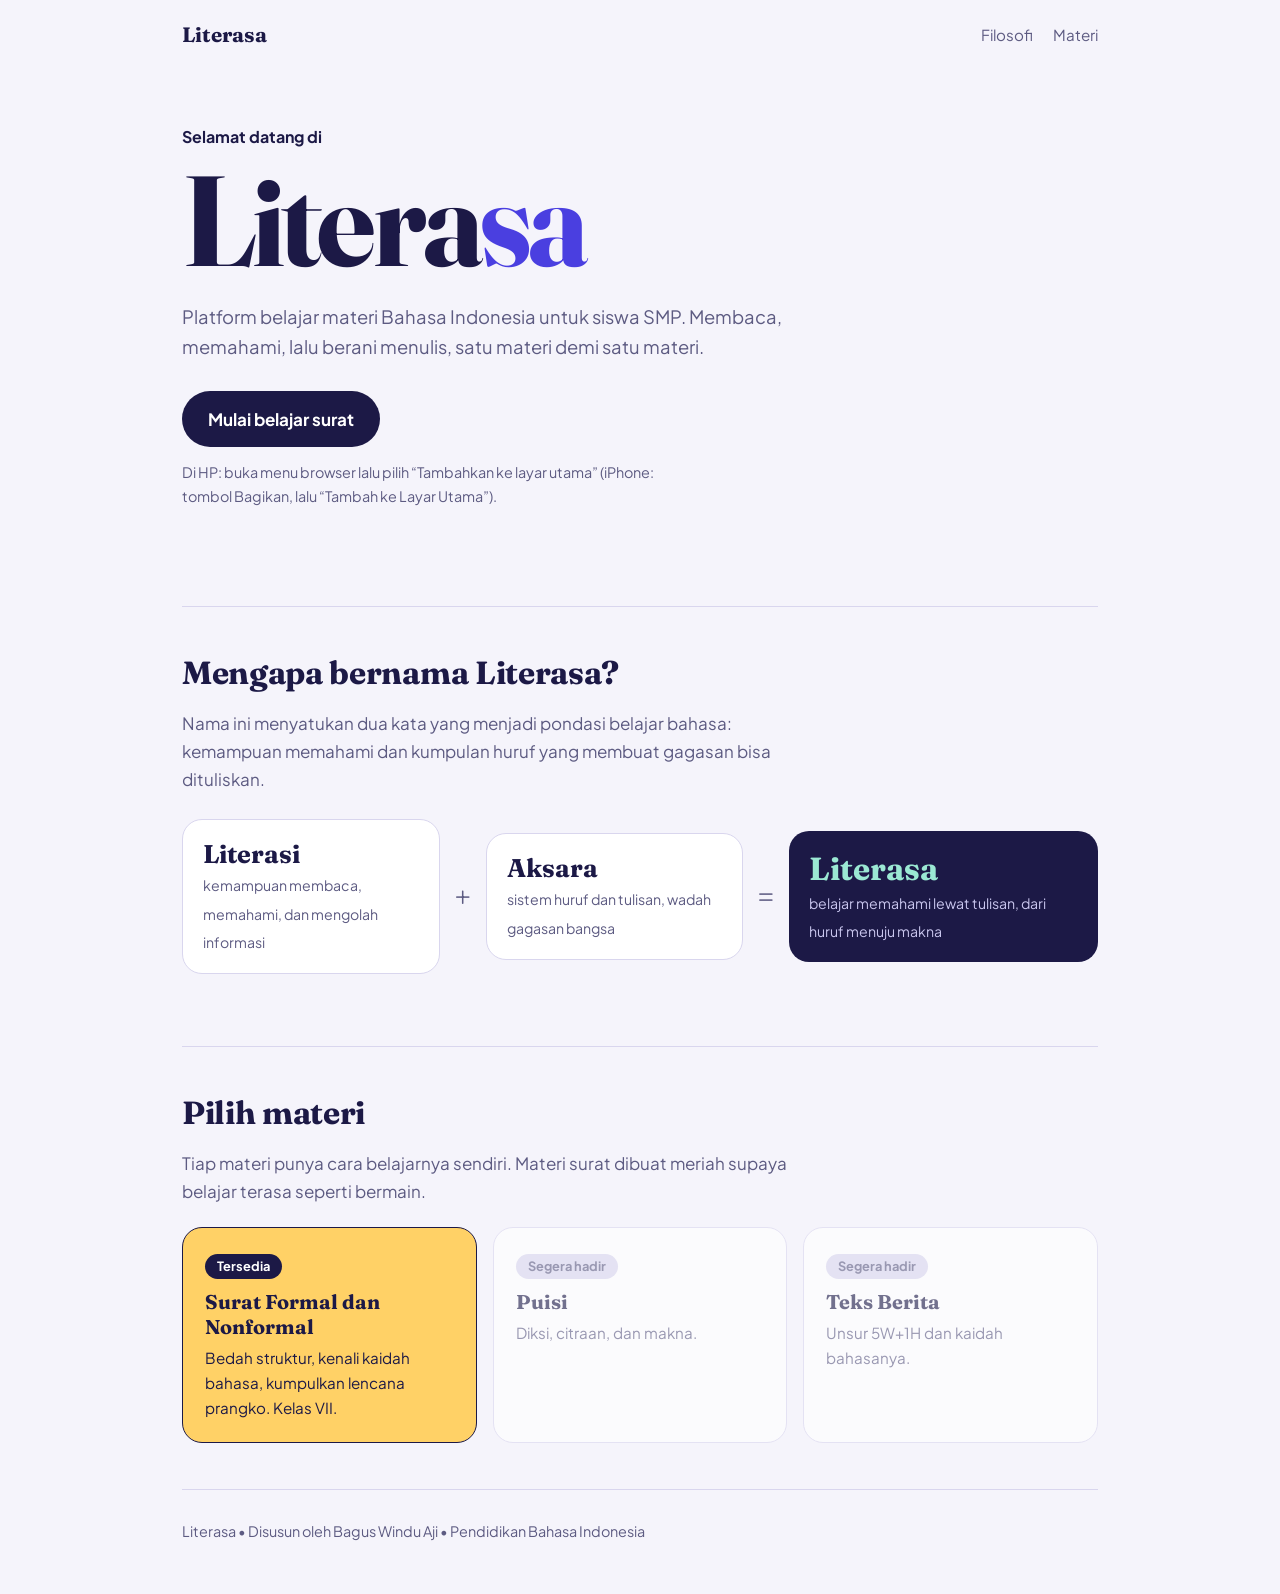
==== index.html @ e8b3bb99 "Add files via upload" ====
<!DOCTYPE html>
<html lang="id"><head><meta charset="utf-8">
<meta name="viewport" content="width=device-width, initial-scale=1">
<link rel="manifest" href="manifest.json"><meta name="theme-color" content="#4a3fe0"><link rel="apple-touch-icon" href="icon-192.png"><meta name="mobile-web-app-capable" content="yes"><meta name="apple-mobile-web-app-capable" content="yes">
<title>Literasa | Belajar Bahasa Indonesia</title>
<link rel="preconnect" href="https://fonts.googleapis.com"><link href="https://fonts.googleapis.com/css2?family=Fraunces:opsz,wght@9..144,500;9..144,700&family=Plus+Jakarta+Sans:wght@400;500;700&display=swap" rel="stylesheet">
<style>
:root{--ink:#1c1946;--paper:#f5f4fb;--ind:#4a3fe0;--mint:#9be8d3;--sun:#ffd166;--mut:#5d5b82;--line:#d9d6ee}
*{box-sizing:border-box}html{scroll-behavior:smooth}
body{margin:0;background:var(--paper);color:var(--ink);font:17px/1.65 "Plus Jakarta Sans",system-ui,sans-serif}
.w{max-width:960px;margin:0 auto;padding:0 22px}
nav{display:flex;justify-content:space-between;align-items:center;padding:20px 0}
.logo{font:700 1.3rem Fraunces,Georgia,serif;color:var(--ink);text-decoration:none}
nav a:not(.logo){color:var(--mut);text-decoration:none;font-size:.95rem;margin-left:20px}
.hero{padding:56px 0 70px}
.hero h1{font:700 clamp(3.6rem,13vw,8rem)/.95 Fraunces,Georgia,serif;margin:0 0 20px;letter-spacing:-.03em;animation:rise .8s both}
.hero h1 i{font-style:normal;color:var(--ind)}
.hero p{max-width:34em;font-size:1.15rem;color:var(--mut);margin:0 0 28px}
.hi{font-weight:700;margin:0 0 10px!important;color:var(--ink)!important;font-size:1rem!important}
.cta{display:inline-block;background:var(--ink);color:#fff;text-decoration:none;padding:14px 26px;border-radius:40px;font-weight:700}
.cta:hover{background:var(--ind)}
.eq{display:grid;grid-template-columns:1fr auto 1fr auto 1.2fr;gap:14px;align-items:center;margin:26px 0}
.t{border:1.5px solid var(--line);background:#fff;border-radius:20px;padding:18px 20px}
.t b{display:block;font:700 1.6rem Fraunces,Georgia,serif}.t small{color:var(--mut)}
.op{font:500 2rem Fraunces,serif;color:var(--mut);text-align:center}
.t.r{background:var(--ink);color:#fff;border:0}.t.r small{color:#c9c6ee}.t.r b{color:var(--mint);font-size:2rem}
h2{font:700 2rem Fraunces,Georgia,serif;margin:0 0 8px;letter-spacing:-.01em}
section{padding:46px 0;border-top:1.5px solid var(--line)}
.lead{color:var(--mut);max-width:38em}
.g{display:grid;grid-template-columns:repeat(auto-fit,minmax(230px,1fr));gap:16px;margin-top:22px}
.m{border:1.5px solid var(--line);background:#fff;border-radius:20px;padding:22px;text-decoration:none;color:inherit;display:block;transition:transform .2s,border-color .2s}
.m h3{font:700 1.25rem Fraunces,Georgia,serif;margin:0 0 6px}.m p{margin:0;color:var(--mut);font-size:.95rem}
.on{border-color:var(--ink);background:var(--sun)}.on:hover{transform:translateY(-4px)}
.on p{color:var(--ink)}.off{opacity:.6}
.tag{display:inline-block;font-size:.8rem;font-weight:700;background:var(--ink);color:#fff;border-radius:20px;padding:2px 12px;margin-bottom:10px}
.off .tag{background:var(--line);color:var(--mut)}
footer{padding:30px 0 50px;color:var(--mut);font-size:.9rem;border-top:1.5px solid var(--line)}
a:focus-visible{outline:3px solid var(--ind);outline-offset:3px}
@keyframes rise{from{opacity:0;transform:translateY(18px)}}
@media(max-width:640px){.eq{grid-template-columns:1fr}.op{transform:rotate(90deg)}}
@media(prefers-reduced-motion:reduce){*{animation:none!important;transition:none!important}}
</style></head><body>
<div class="w">
<nav><a class="logo" href="#">Literasa</a><div><a href="#filosofi">Filosofi</a><a href="#materi">Materi</a></div></nav>
<div class="hero">
<p class="hi">Selamat datang di</p>
<h1>Litera<i>sa</i></h1>
<p>Platform belajar materi Bahasa Indonesia untuk siswa SMP. Membaca, memahami, lalu berani menulis, satu materi demi satu materi.</p>
<a class="cta" href="surat.html">Mulai belajar surat</a> <button id="ins" class="cta" style="display:none;background:var(--sun);color:var(--ink);border:0;cursor:pointer;font:inherit;font-weight:700">Pasang aplikasi</button><p id="ios" style="font-size:.9rem;margin-top:14px">Di HP: buka menu browser lalu pilih “Tambahkan ke layar utama” (iPhone: tombol Bagikan, lalu “Tambah ke Layar Utama”).</p>
</div>
<section id="filosofi">
<h2>Mengapa bernama Literasa?</h2>
<p class="lead">Nama ini menyatukan dua kata yang menjadi pondasi belajar bahasa: kemampuan memahami dan kumpulan huruf yang membuat gagasan bisa dituliskan.</p>
<div class="eq" role="img" aria-label="Literasi ditambah aksara menjadi Literasa">
<div class="t"><b>Literasi</b><small>kemampuan membaca, memahami, dan mengolah informasi</small></div>
<div class="op">+</div>
<div class="t"><b>Aksara</b><small>sistem huruf dan tulisan, wadah gagasan bangsa</small></div>
<div class="op">=</div>
<div class="t r"><b>Literasa</b><small>belajar memahami lewat tulisan, dari huruf menuju makna</small></div>
</div>
</section>
<section id="materi">
<h2>Pilih materi</h2>
<p class="lead">Tiap materi punya cara belajarnya sendiri. Materi surat dibuat meriah supaya belajar terasa seperti bermain.</p>
<div class="g">
<a class="m on" href="surat.html"><span class="tag">Tersedia</span><h3>Surat Formal dan Nonformal</h3><p>Bedah struktur, kenali kaidah bahasa, kumpulkan lencana prangko. Kelas VII.</p></a>
<div class="m off"><span class="tag">Segera hadir</span><h3>Puisi</h3><p>Diksi, citraan, dan makna.</p></div>
<div class="m off"><span class="tag">Segera hadir</span><h3>Teks Berita</h3><p>Unsur 5W+1H dan kaidah bahasanya.</p></div>
</div>
</section>
<footer>Literasa • Disusun oleh Bagus Windu Aji • Pendidikan Bahasa Indonesia</footer>
</div><script>if('serviceWorker' in navigator)addEventListener('load',()=>navigator.serviceWorker.register('sw.js').catch(()=>{}))</script>
<script>let dp;addEventListener('beforeinstallprompt',e=>{e.preventDefault();dp=e;ins.style.display='inline-block'});ins.onclick=()=>dp&&dp.prompt()</script>
</body></html>
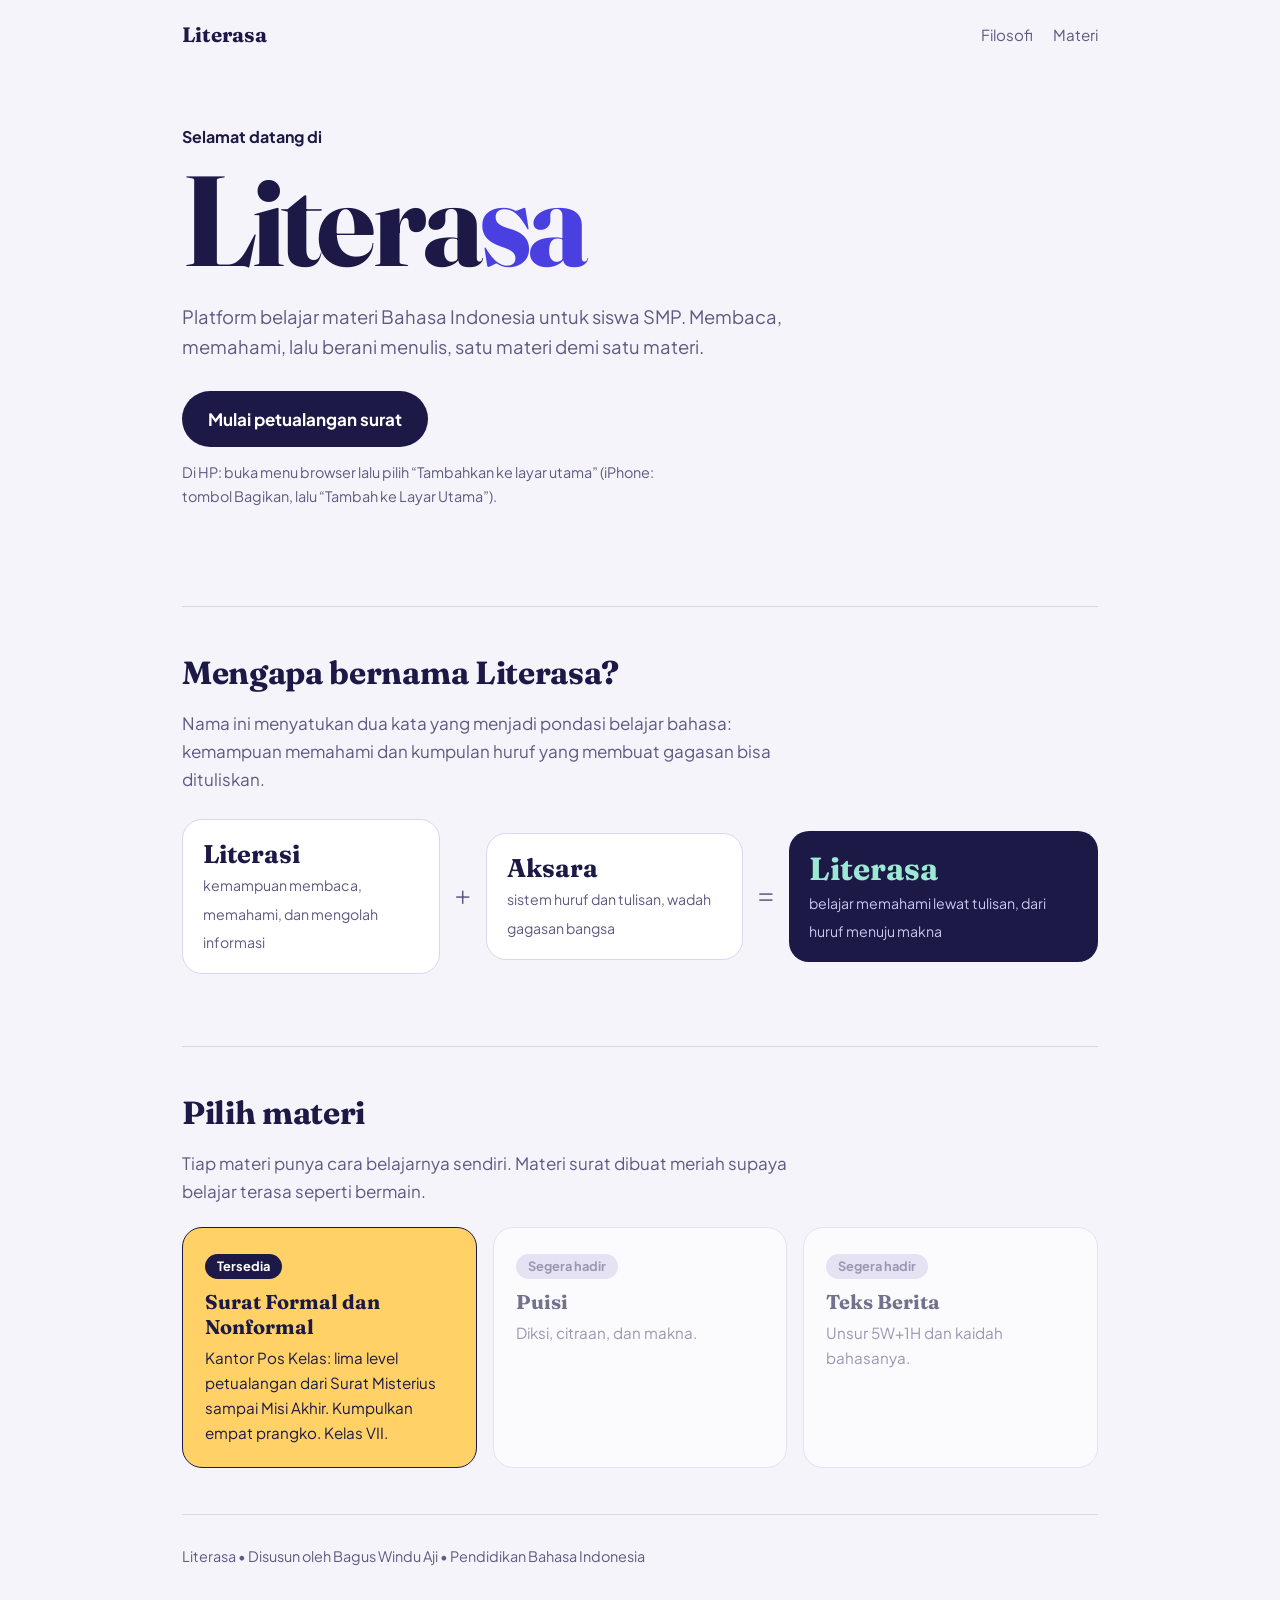
==== commit a71ca48c: "Add files via upload" ====
--- a/index.html
+++ b/index.html
@@ -46,7 +46,7 @@
 <p class="hi">Selamat datang di</p>
 <h1>Litera<i>sa</i></h1>
 <p>Platform belajar materi Bahasa Indonesia untuk siswa SMP. Membaca, memahami, lalu berani menulis, satu materi demi satu materi.</p>
-<a class="cta" href="surat.html">Mulai belajar surat</a> <button id="ins" class="cta" style="display:none;background:var(--sun);color:var(--ink);border:0;cursor:pointer;font:inherit;font-weight:700">Pasang aplikasi</button><p id="ios" style="font-size:.9rem;margin-top:14px">Di HP: buka menu browser lalu pilih “Tambahkan ke layar utama” (iPhone: tombol Bagikan, lalu “Tambah ke Layar Utama”).</p>
+<a class="cta" href="surat.html">Mulai petualangan surat</a> <button id="ins" class="cta" style="display:none;background:var(--sun);color:var(--ink);border:0;cursor:pointer;font:inherit;font-weight:700">Pasang aplikasi</button><p id="ios" style="font-size:.9rem;margin-top:14px">Di HP: buka menu browser lalu pilih “Tambahkan ke layar utama” (iPhone: tombol Bagikan, lalu “Tambah ke Layar Utama”).</p>
 </div>
 <section id="filosofi">
 <h2>Mengapa bernama Literasa?</h2>
@@ -63,7 +63,7 @@
 <h2>Pilih materi</h2>
 <p class="lead">Tiap materi punya cara belajarnya sendiri. Materi surat dibuat meriah supaya belajar terasa seperti bermain.</p>
 <div class="g">
-<a class="m on" href="surat.html"><span class="tag">Tersedia</span><h3>Surat Formal dan Nonformal</h3><p>Bedah struktur, kenali kaidah bahasa, kumpulkan lencana prangko. Kelas VII.</p></a>
+<a class="m on" href="surat.html"><span class="tag">Tersedia</span><h3>Surat Formal dan Nonformal</h3><p>Kantor Pos Kelas: lima level petualangan dari Surat Misterius sampai Misi Akhir. Kumpulkan empat prangko. Kelas VII.</p></a>
 <div class="m off"><span class="tag">Segera hadir</span><h3>Puisi</h3><p>Diksi, citraan, dan makna.</p></div>
 <div class="m off"><span class="tag">Segera hadir</span><h3>Teks Berita</h3><p>Unsur 5W+1H dan kaidah bahasanya.</p></div>
 </div>
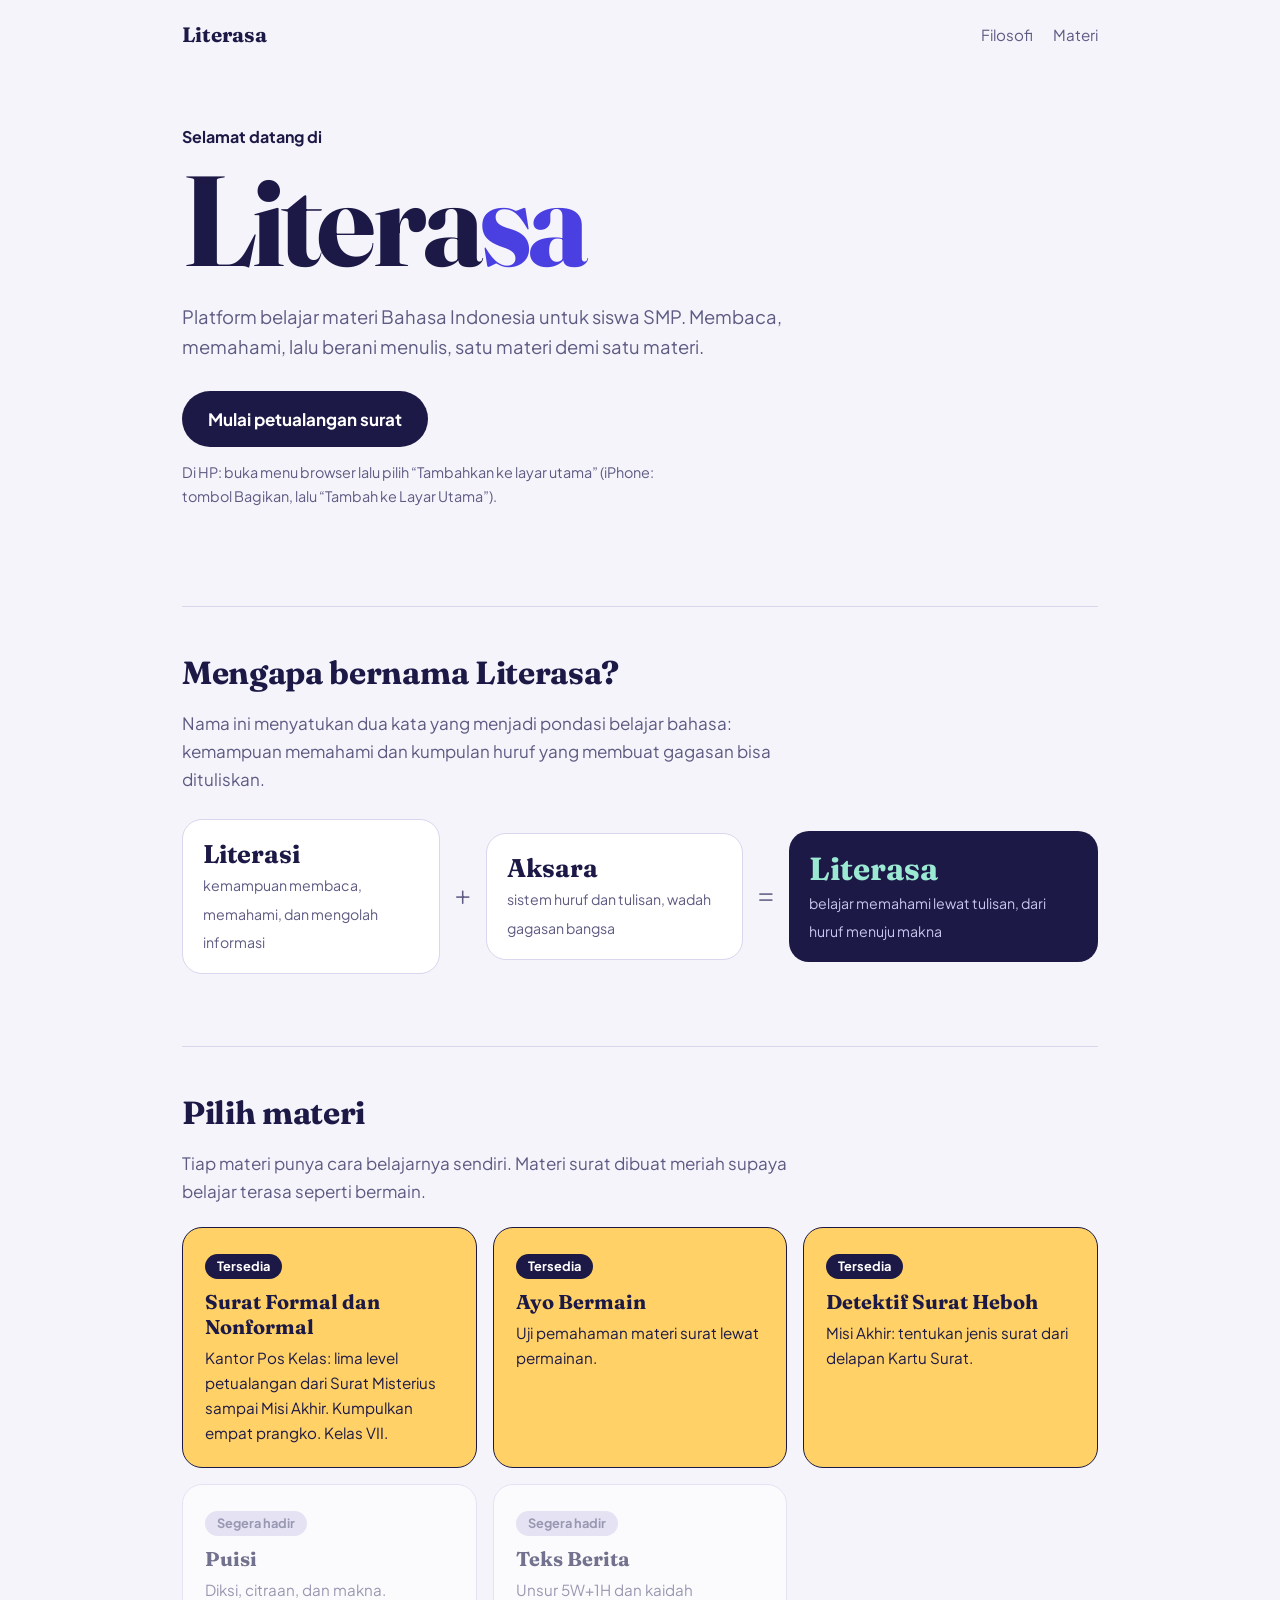
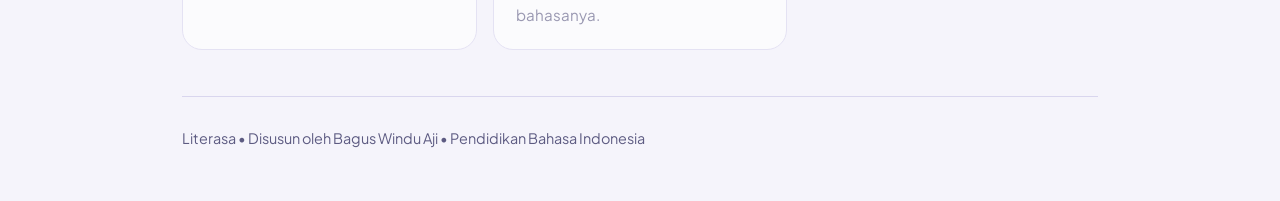
==== commit 611224a5: "Add files via upload" ====
--- a/index.html
+++ b/index.html
@@ -64,6 +64,8 @@
 <p class="lead">Tiap materi punya cara belajarnya sendiri. Materi surat dibuat meriah supaya belajar terasa seperti bermain.</p>
 <div class="g">
 <a class="m on" href="surat.html"><span class="tag">Tersedia</span><h3>Surat Formal dan Nonformal</h3><p>Kantor Pos Kelas: lima level petualangan dari Surat Misterius sampai Misi Akhir. Kumpulkan empat prangko. Kelas VII.</p></a>
+<a class="m on" href="https://bagusajiahja.github.io/MATERIBELAJARSURAT/" target="_blank" rel="noopener"><span class="tag">Tersedia</span><h3>Ayo Bermain</h3><p>Uji pemahaman materi surat lewat permainan.</p></a>
+<a class="m on" href="https://bagusajiahja.github.io/AsesmenSurat/" target="_blank" rel="noopener"><span class="tag">Tersedia</span><h3>Detektif Surat Heboh</h3><p>Misi Akhir: tentukan jenis surat dari delapan Kartu Surat.</p></a>
 <div class="m off"><span class="tag">Segera hadir</span><h3>Puisi</h3><p>Diksi, citraan, dan makna.</p></div>
 <div class="m off"><span class="tag">Segera hadir</span><h3>Teks Berita</h3><p>Unsur 5W+1H dan kaidah bahasanya.</p></div>
 </div>
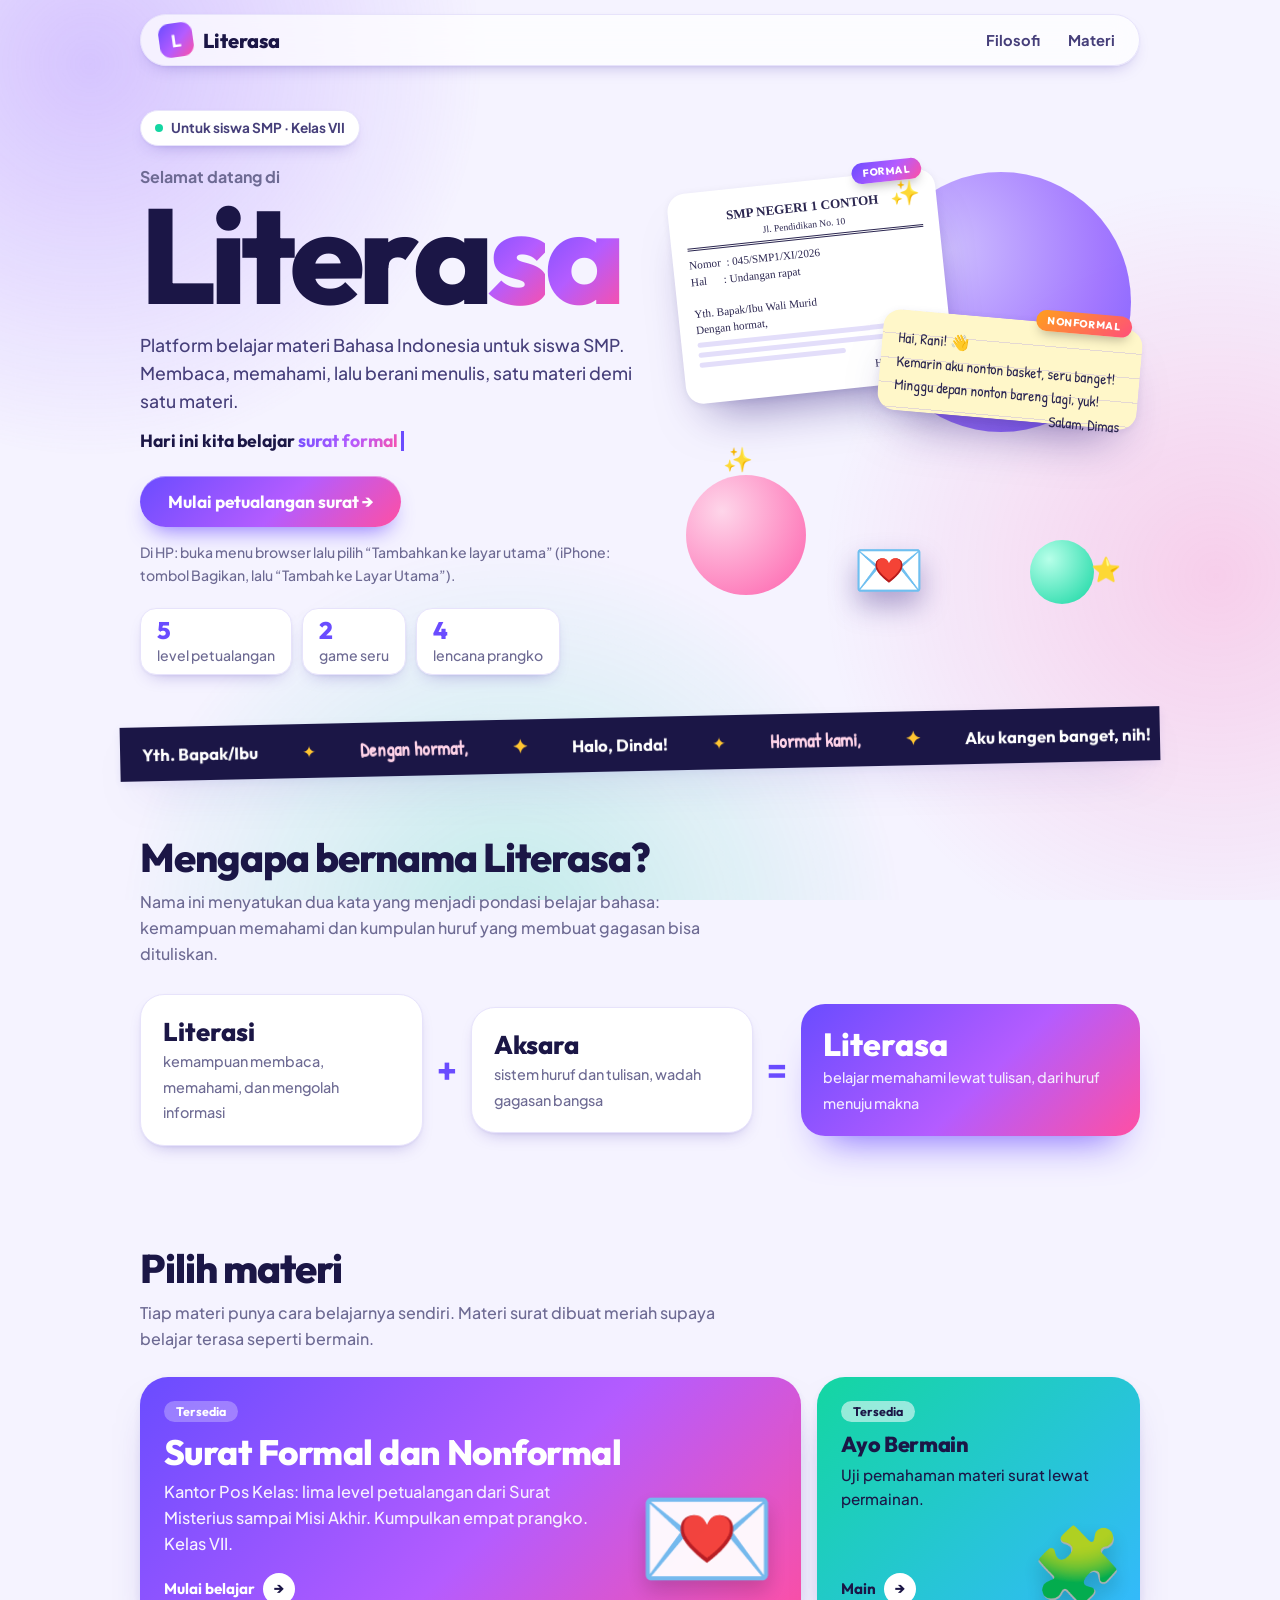
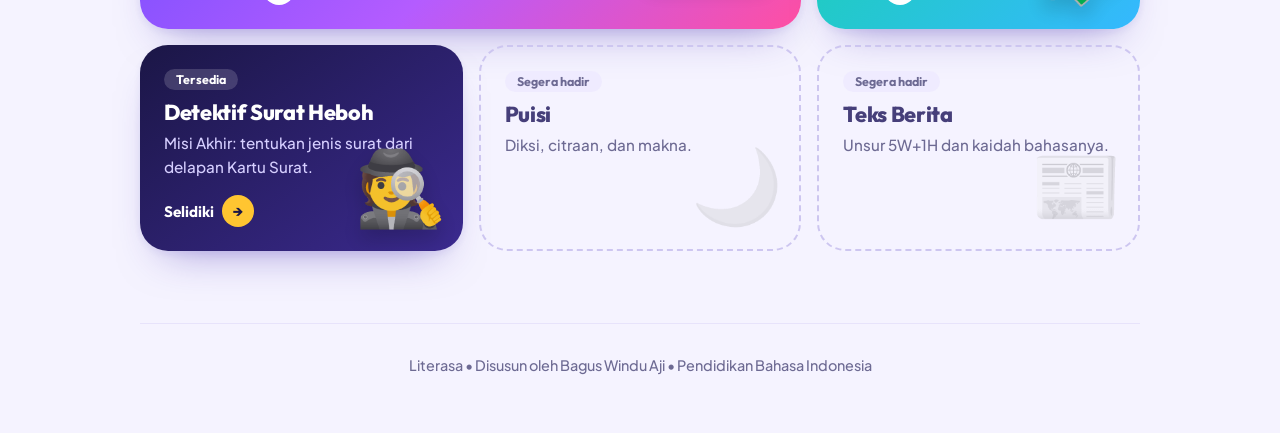
==== commit f3e6dfa0: "Add files via upload" ====
--- a/index.html
+++ b/index.html
@@ -1,53 +1,168 @@
 <!DOCTYPE html>
 <html lang="id"><head><meta charset="utf-8">
 <meta name="viewport" content="width=device-width, initial-scale=1">
-<link rel="manifest" href="manifest.json"><meta name="theme-color" content="#4a3fe0"><link rel="apple-touch-icon" href="icon-192.png"><meta name="mobile-web-app-capable" content="yes"><meta name="apple-mobile-web-app-capable" content="yes">
+<link rel="manifest" href="manifest.json"><meta name="theme-color" content="#6a4cff"><link rel="apple-touch-icon" href="icon-192.png"><meta name="mobile-web-app-capable" content="yes"><meta name="apple-mobile-web-app-capable" content="yes">
 <title>Literasa | Belajar Bahasa Indonesia</title>
-<link rel="preconnect" href="https://fonts.googleapis.com"><link href="https://fonts.googleapis.com/css2?family=Fraunces:opsz,wght@9..144,500;9..144,700&family=Plus+Jakarta+Sans:wght@400;500;700&display=swap" rel="stylesheet">
+<link rel="preconnect" href="https://fonts.googleapis.com"><link href="https://fonts.googleapis.com/css2?family=Outfit:wght@500;700;800&family=Patrick+Hand&family=Plus+Jakarta+Sans:wght@400;500;700&display=swap" rel="stylesheet">
+<link rel="stylesheet" href="literasa.css">
 <style>
-:root{--ink:#1c1946;--paper:#f5f4fb;--ind:#4a3fe0;--mint:#9be8d3;--sun:#ffd166;--mut:#5d5b82;--line:#d9d6ee}
-*{box-sizing:border-box}html{scroll-behavior:smooth}
-body{margin:0;background:var(--paper);color:var(--ink);font:17px/1.65 "Plus Jakarta Sans",system-ui,sans-serif}
-.w{max-width:960px;margin:0 auto;padding:0 22px}
-nav{display:flex;justify-content:space-between;align-items:center;padding:20px 0}
-.logo{font:700 1.3rem Fraunces,Georgia,serif;color:var(--ink);text-decoration:none}
-nav a:not(.logo){color:var(--mut);text-decoration:none;font-size:.95rem;margin-left:20px}
-.hero{padding:56px 0 70px}
-.hero h1{font:700 clamp(3.6rem,13vw,8rem)/.95 Fraunces,Georgia,serif;margin:0 0 20px;letter-spacing:-.03em;animation:rise .8s both}
-.hero h1 i{font-style:normal;color:var(--ind)}
-.hero p{max-width:34em;font-size:1.15rem;color:var(--mut);margin:0 0 28px}
-.hi{font-weight:700;margin:0 0 10px!important;color:var(--ink)!important;font-size:1rem!important}
-.cta{display:inline-block;background:var(--ink);color:#fff;text-decoration:none;padding:14px 26px;border-radius:40px;font-weight:700}
-.cta:hover{background:var(--ind)}
-.eq{display:grid;grid-template-columns:1fr auto 1fr auto 1.2fr;gap:14px;align-items:center;margin:26px 0}
-.t{border:1.5px solid var(--line);background:#fff;border-radius:20px;padding:18px 20px}
-.t b{display:block;font:700 1.6rem Fraunces,Georgia,serif}.t small{color:var(--mut)}
-.op{font:500 2rem Fraunces,serif;color:var(--mut);text-align:center}
-.t.r{background:var(--ink);color:#fff;border:0}.t.r small{color:#c9c6ee}.t.r b{color:var(--mint);font-size:2rem}
-h2{font:700 2rem Fraunces,Georgia,serif;margin:0 0 8px;letter-spacing:-.01em}
-section{padding:46px 0;border-top:1.5px solid var(--line)}
-.lead{color:var(--mut);max-width:38em}
-.g{display:grid;grid-template-columns:repeat(auto-fit,minmax(230px,1fr));gap:16px;margin-top:22px}
-.m{border:1.5px solid var(--line);background:#fff;border-radius:20px;padding:22px;text-decoration:none;color:inherit;display:block;transition:transform .2s,border-color .2s}
-.m h3{font:700 1.25rem Fraunces,Georgia,serif;margin:0 0 6px}.m p{margin:0;color:var(--mut);font-size:.95rem}
-.on{border-color:var(--ink);background:var(--sun)}.on:hover{transform:translateY(-4px)}
-.on p{color:var(--ink)}.off{opacity:.6}
-.tag{display:inline-block;font-size:.8rem;font-weight:700;background:var(--ink);color:#fff;border-radius:20px;padding:2px 12px;margin-bottom:10px}
-.off .tag{background:var(--line);color:var(--mut)}
-footer{padding:30px 0 50px;color:var(--mut);font-size:.9rem;border-top:1.5px solid var(--line)}
-a:focus-visible{outline:3px solid var(--ind);outline-offset:3px}
-@keyframes rise{from{opacity:0;transform:translateY(18px)}}
-@media(max-width:640px){.eq{grid-template-columns:1fr}.op{transform:rotate(90deg)}}
-@media(prefers-reduced-motion:reduce){*{animation:none!important;transition:none!important}}
+.w{max-width:1040px;margin:0 auto;padding:0 20px}
+a{color:inherit}
+
+/* ---- navigasi ---- */
+nav{position:sticky;top:12px;z-index:30;display:flex;justify-content:space-between;align-items:center;margin:14px 0 0;padding:8px 10px 8px 18px;
+  background:rgba(255,255,255,.72);backdrop-filter:blur(14px);-webkit-backdrop-filter:blur(14px);border:1px solid var(--line);border-radius:999px;box-shadow:var(--sh-s)}
+.logo{display:flex;align-items:center;gap:10px;font:800 1.25rem var(--f-h);text-decoration:none}
+.logo b{display:grid;place-items:center;width:34px;height:34px;border-radius:11px;background:var(--g1);color:#fff;font-size:1.1rem;transform:rotate(-8deg);transition:transform .4s var(--spring)}
+.logo:hover b{transform:rotate(8deg) scale(1.1)}
+nav .lk a{color:var(--ink2);text-decoration:none;font-weight:700;font-size:.92rem;padding:8px 14px;border-radius:999px;transition:background .2s,color .2s}
+nav .lk a:hover{background:var(--tint);color:var(--v)}
+
+/* ---- hero ---- */
+.hero{display:grid;grid-template-columns:1.05fr .95fr;gap:24px;align-items:center;padding:44px 0 36px}
+.pill{display:inline-flex;align-items:center;gap:8px;background:#fff;border:1px solid var(--line);border-radius:999px;padding:6px 14px;font-weight:700;font-size:.85rem;color:var(--ink2);box-shadow:var(--sh-s);animation:inn .6s both}
+.pill i{width:8px;height:8px;border-radius:50%;background:var(--mint);box-shadow:0 0 0 0 rgba(20,214,162,.6);animation:ping 1.8s infinite}
+@keyframes ping{70%{box-shadow:0 0 0 9px rgba(20,214,162,0)}100%{box-shadow:0 0 0 0 rgba(20,214,162,0)}}
+.hi{margin:18px 0 0;font-weight:700;color:var(--mut);animation:inn .6s .08s both}
+h1.wm{font:800 clamp(4rem,14vw,8.4rem)/.92 var(--f-h);margin:4px 0 14px;letter-spacing:-.045em;animation:inn .8s .14s both}
+h1.wm span{display:inline-block;animation:letter 3.2s ease-in-out infinite}
+h1.wm span:nth-child(odd){animation-delay:-1.6s}
+@keyframes letter{50%{transform:translateY(-6px) rotate(-1.5deg)}}
+h1.wm .g{background:var(--g1);-webkit-background-clip:text;background-clip:text;color:transparent}
+.lead2{max-width:30em;font-size:1.1rem;color:var(--ink2);margin:0 0 14px;animation:inn .7s .22s both}
+.type{font:700 1.1rem var(--f-h);margin:0 0 24px;color:var(--ink);animation:inn .7s .3s both}
+.type b{background:var(--g1);-webkit-background-clip:text;background-clip:text;color:transparent}
+.caret{display:inline-block;width:3px;height:1.15em;background:var(--v);vertical-align:-.2em;margin-left:3px;animation:blink 1s steps(1) infinite}
+@keyframes blink{50%{opacity:0}}
+.cta-row{display:flex;gap:12px;flex-wrap:wrap;align-items:center;animation:inn .7s .38s both}
+.cta{font-size:1.08rem;padding:15px 28px}
+.cta span{display:inline-block;transition:transform .3s var(--spring)}.cta:hover span{transform:translateX(5px)}
+#ins{background:#fff;color:var(--v);box-shadow:var(--sh-s);border:1px solid var(--line)}
+#ios{font-size:.88rem;color:var(--mut);margin:14px 0 0;max-width:34em;animation:inn .7s .44s both}
+.stats{list-style:none;display:flex;gap:10px;flex-wrap:wrap;padding:0;margin:22px 0 0;animation:inn .7s .5s both}
+.stats li{background:#fff;border:1px solid var(--line);border-radius:16px;padding:8px 16px;font-size:.88rem;color:var(--mut);box-shadow:var(--sh-s)}
+.stats b{display:block;font:800 1.5rem/1.1 var(--f-h);color:var(--v)}
+
+/* ---- panggung surat melayang ---- */
+.stage{position:relative;height:460px}
+.stage [data-depth]{position:absolute;transition:transform .25s ease-out}
+.orb{border-radius:50%;filter:none}
+.o1{width:260px;height:260px;right:2%;top:2%;background:radial-gradient(circle at 30% 30%,#c9b8ff,#9a6bff 60%,#6a4cff);opacity:.9}
+.o2{width:120px;height:120px;left:2%;bottom:6%;background:radial-gradient(circle at 30% 30%,#ffd3e8,#ff4fa3);opacity:.9}
+.o3{width:64px;height:64px;right:10%;bottom:4%;background:radial-gradient(circle at 30% 30%,#b7ffe9,#14d6a2)}
+.ltr{width:58%}
+.ltr .in{background:#fff;border-radius:18px;padding:16px 16px 14px;box-shadow:0 30px 50px -26px rgba(40,20,120,.6),0 2px 8px rgba(40,20,120,.08);font-size:.7rem;line-height:1.45;color:#2b2650}
+.lt1{left:0;top:4%}.lt1 .in{transform:rotate(-6deg);animation:sw1 6s ease-in-out infinite alternate}
+.lt2{right:0;top:34%;width:56%}.lt2 .in{transform:rotate(5deg);animation:sw2 7s ease-in-out infinite alternate;background:#fff7c9 repeating-linear-gradient(transparent 0 1.55em,rgba(106,76,255,.18) 1.55em calc(1.55em + 1px));font-family:"Patrick Hand","Comic Sans MS",cursive;font-size:.95rem;line-height:1.55em}
+@keyframes sw1{to{transform:rotate(-3deg) translateY(-14px)}}
+@keyframes sw2{to{transform:rotate(2deg) translateY(-18px)}}
+.kopm{text-align:center;border-bottom:3px double #2b2650;padding-bottom:4px;margin-bottom:6px;font-family:"Times New Roman",serif}
+.kopm b{display:block;font-size:.82rem}.kopm small{font-size:.6rem}
+.lt1 .in{font-family:"Times New Roman",serif}
+.lt1 .ln{display:block;height:5px;border-radius:3px;background:#e3defa;margin:5px 0}.lt1 .ln.s{width:62%}
+.bdg{position:absolute;top:-12px;right:12px;font:800 .64rem var(--f-h);letter-spacing:.06em;color:#fff;border-radius:999px;padding:4px 11px;box-shadow:0 6px 12px -4px rgba(0,0,0,.3)}
+.bdg.f{background:var(--g1)}.bdg.n{background:linear-gradient(135deg,#ff9f1c,#ff4f7a)}
+.env{left:38%;bottom:2%;font-size:3.6rem;filter:drop-shadow(0 14px 14px rgba(40,20,120,.35))}
+.env span{display:inline-block;animation:bob 2.6s ease-in-out infinite}
+.spk{position:absolute;font-size:1.5rem;animation:tw 2.4s ease-in-out infinite}
+@keyframes tw{50%{transform:scale(1.4) rotate(20deg);opacity:.6}}
+.s1{left:46%;top:2%}.s2{right:4%;top:84%;animation-delay:-.8s}.s3{left:10%;top:60%;animation-delay:-1.5s}
+
+/* ---- pita kata ---- */
+.mq{overflow:hidden;margin:6px -20px 0;padding:14px 0;background:var(--ink);color:#fff;transform:rotate(-1.2deg);box-shadow:var(--sh)}
+.mq div{display:flex;width:max-content;animation:mq 34s linear infinite}
+.mq:hover div{animation-play-state:paused}
+.mq span{font:700 1.05rem var(--f-h);padding:0 22px;white-space:nowrap;display:flex;align-items:center;gap:44px}
+.mq span:after{content:"✦";color:var(--sun)}
+.mq span:nth-child(even){color:#ffd3e8;font-family:"Patrick Hand","Comic Sans MS",cursive;font-size:1.2rem}
+@keyframes mq{to{transform:translateX(-50%)}}
+
+/* ---- bagian ---- */
+section{padding:64px 0 8px}
+h2{font:800 clamp(1.8rem,5vw,2.5rem)/1.1 var(--f-h);margin:0 0 10px;letter-spacing:-.025em}
+.lead{color:var(--mut);max-width:38em;margin:0}
+.eq{display:grid;grid-template-columns:1fr auto 1fr auto 1.2fr;gap:14px;align-items:center;margin:28px 0}
+.t{border:1px solid var(--line);background:#fff;border-radius:24px;padding:20px 22px;box-shadow:var(--sh-s)}
+.t b{display:block;font:800 1.6rem var(--f-h)}.t small{color:var(--mut);font-size:.9rem}
+.op{font:700 2.2rem var(--f-h);color:var(--v);text-align:center;animation:bob 2.4s ease-in-out infinite}
+.op:nth-of-type(2){animation-delay:-1.2s}
+.t.r{background:var(--g1);color:#fff;border:0;box-shadow:0 26px 40px -24px rgba(106,76,255,.9)}
+.t.r small{color:#f3ecff}.t.r b{font-size:2rem}
+
+/* ---- kartu materi (bento) ---- */
+.bento{display:grid;grid-template-columns:repeat(6,1fr);gap:16px;margin-top:26px}
+.m{position:relative;overflow:hidden;display:flex;flex-direction:column;border-radius:28px;padding:24px;text-decoration:none;color:inherit;min-height:190px;
+  background:#fff;border:1px solid var(--line);box-shadow:var(--sh-s);transition:transform .35s var(--spring),box-shadow .35s;grid-column:span 2}
+.m h3{font:800 1.35rem/1.15 var(--f-h);margin:10px 0 6px}.m p{margin:0;font-size:.95rem;max-width:26em}
+.tag{align-self:flex-start;display:inline-block;font:700 .78rem var(--f-h);border-radius:999px;padding:3px 12px;background:rgba(255,255,255,.28);backdrop-filter:blur(4px)}
+.on{box-shadow:var(--sh)}
+.on:hover{box-shadow:0 30px 50px -22px rgba(61,38,170,.6)}
+.go{margin-top:auto;padding-top:16px;font:700 .95rem var(--f-h);display:flex;align-items:center;gap:8px}
+.go i{font-style:normal;display:grid;place-items:center;width:32px;height:32px;border-radius:50%;background:#fff;color:var(--ink);transition:transform .35s var(--spring)}
+.on:hover .go i{transform:translateX(6px) rotate(-12deg)}
+.deco{position:absolute;right:16px;bottom:8px;font-size:4.6rem;opacity:.95;filter:drop-shadow(0 10px 10px rgba(0,0,0,.18));animation:bob 3.4s ease-in-out infinite;pointer-events:none}
+.m.big{grid-column:span 4;background:var(--g1);color:#fff;border:0;min-height:240px}
+.m.big h3{font-size:clamp(1.6rem,4vw,2.2rem)}.m.big p{color:#f7f1ff;font-size:1.02rem}.m.big .deco{font-size:7rem;right:24px}
+.m.mint{background:var(--g2);border:0;color:var(--ink)}
+.m.mint .tag{background:rgba(255,255,255,.55)}
+.m.dark{background:linear-gradient(145deg,#1b1646,#3b2a8f);color:#fff;border:0}
+.m.dark .tag{background:rgba(255,255,255,.16)}
+.m.dark .go i{background:var(--sun)}
+.m.dark p{color:#d6cfff}
+.m.off{background:transparent;border:2px dashed #cdc6f0;box-shadow:none;color:var(--mut)}
+.m.off h3{color:var(--ink2)}.m.off .tag{background:var(--tint);color:var(--mut)}
+.m.off .deco{filter:grayscale(1);opacity:.35;animation:none}
+
+footer{margin-top:64px;padding:30px 0 56px;color:var(--mut);font-size:.9rem;border-top:1px solid var(--line);text-align:center}
+
+@media(max-width:820px){
+  .hero{grid-template-columns:1fr;padding-top:28px}.stage{height:400px;max-width:460px;margin:0 auto;width:100%}
+  .eq{grid-template-columns:1fr}.op{transform:rotate(90deg);animation:none}
+  .bento{grid-template-columns:1fr}.m,.m.big{grid-column:auto}
+  nav .lk a{padding:8px 10px}
+}
 </style></head><body>
+<script src="literasa.js"></script>
 <div class="w">
-<nav><a class="logo" href="#">Literasa</a><div><a href="#filosofi">Filosofi</a><a href="#materi">Materi</a></div></nav>
-<div class="hero">
-<p class="hi">Selamat datang di</p>
-<h1>Litera<i>sa</i></h1>
-<p>Platform belajar materi Bahasa Indonesia untuk siswa SMP. Membaca, memahami, lalu berani menulis, satu materi demi satu materi.</p>
-<a class="cta" href="surat.html">Mulai petualangan surat</a> <button id="ins" class="cta" style="display:none;background:var(--sun);color:var(--ink);border:0;cursor:pointer;font:inherit;font-weight:700">Pasang aplikasi</button><p id="ios" style="font-size:.9rem;margin-top:14px">Di HP: buka menu browser lalu pilih “Tambahkan ke layar utama” (iPhone: tombol Bagikan, lalu “Tambah ke Layar Utama”).</p>
-</div>
+<nav><a class="logo" href="#"><b>L</b>Literasa</a><div class="lk"><a href="#filosofi">Filosofi</a><a href="#materi">Materi</a></div></nav>
+
+<header class="hero">
+  <div>
+    <span class="pill"><i></i>Untuk siswa SMP · Kelas VII</span>
+    <p class="hi">Selamat datang di</p>
+    <h1 class="wm" aria-label="Literasa"><span>L</span><span>i</span><span>t</span><span>e</span><span>r</span><span>a</span><span class="g">s</span><span class="g">a</span></h1>
+    <p class="lead2">Platform belajar materi Bahasa Indonesia untuk siswa SMP. Membaca, memahami, lalu berani menulis, satu materi demi satu materi.</p>
+    <p class="type">Hari ini kita belajar <b id="tw"></b><span class="caret" aria-hidden="true"></span></p>
+    <div class="cta-row">
+      <a class="btn cta" href="surat.html">Mulai petualangan surat <span>→</span></a>
+      <button id="ins" class="btn" style="display:none">Pasang aplikasi</button>
+    </div>
+    <p id="ios">Di HP: buka menu browser lalu pilih “Tambahkan ke layar utama” (iPhone: tombol Bagikan, lalu “Tambah ke Layar Utama”).</p>
+    <ul class="stats">
+      <li><b data-n="5">0</b>level petualangan</li>
+      <li><b data-n="2">0</b>game seru</li>
+      <li><b data-n="4">0</b>lencana prangko</li>
+    </ul>
+  </div>
+
+  <div class="stage" aria-hidden="true">
+    <div class="orb o1" data-depth="1.6"></div>
+    <div class="orb o2" data-depth="2.6"></div>
+    <div class="orb o3" data-depth="3.4"></div>
+    <div class="ltr lt1" data-depth="1.2"><div class="in"><span class="bdg f">FORMAL</span>
+      <div class="kopm"><b>SMP NEGERI 1 CONTOH</b><small>Jl. Pendidikan No. 10</small></div>
+      Nomor &nbsp;: 045/SMP1/XI/2026<br>Hal &nbsp;&nbsp;&nbsp;&nbsp;&nbsp;: Undangan rapat<br><br>Yth. Bapak/Ibu Wali Murid<br>Dengan hormat,
+      <span class="ln"></span><span class="ln"></span><span class="ln s"></span>
+      <div style="text-align:right">Hormat kami,</div></div></div>
+    <div class="ltr lt2" data-depth="2.2"><div class="in"><span class="bdg n">NONFORMAL</span>
+      Hai, Rani! 👋<br>Kemarin aku nonton basket, seru banget! Minggu depan nonton bareng lagi, yuk!<br><span style="float:right">Salam, Dimas</span></div></div>
+    <div class="env" data-depth="3"><span>💌</span></div>
+    <span class="spk s1">✨</span><span class="spk s2">⭐</span><span class="spk s3">✨</span>
+  </div>
+</header>
+
+<div class="mq" aria-hidden="true"><div id="mq"></div></div>
+
 <section id="filosofi">
 <h2>Mengapa bernama Literasa?</h2>
 <p class="lead">Nama ini menyatukan dua kata yang menjadi pondasi belajar bahasa: kemampuan memahami dan kumpulan huruf yang membuat gagasan bisa dituliskan.</p>
@@ -59,18 +174,35 @@
 <div class="t r"><b>Literasa</b><small>belajar memahami lewat tulisan, dari huruf menuju makna</small></div>
 </div>
 </section>
+
 <section id="materi">
 <h2>Pilih materi</h2>
 <p class="lead">Tiap materi punya cara belajarnya sendiri. Materi surat dibuat meriah supaya belajar terasa seperti bermain.</p>
-<div class="g">
-<a class="m on" href="surat.html"><span class="tag">Tersedia</span><h3>Surat Formal dan Nonformal</h3><p>Kantor Pos Kelas: lima level petualangan dari Surat Misterius sampai Misi Akhir. Kumpulkan empat prangko. Kelas VII.</p></a>
-<a class="m on" href="https://bagusajiahja.github.io/MATERIBELAJARSURAT/" target="_blank" rel="noopener"><span class="tag">Tersedia</span><h3>Ayo Bermain</h3><p>Uji pemahaman materi surat lewat permainan.</p></a>
-<a class="m on" href="https://bagusajiahja.github.io/AsesmenSurat/" target="_blank" rel="noopener"><span class="tag">Tersedia</span><h3>Detektif Surat Heboh</h3><p>Misi Akhir: tentukan jenis surat dari delapan Kartu Surat.</p></a>
-<div class="m off"><span class="tag">Segera hadir</span><h3>Puisi</h3><p>Diksi, citraan, dan makna.</p></div>
-<div class="m off"><span class="tag">Segera hadir</span><h3>Teks Berita</h3><p>Unsur 5W+1H dan kaidah bahasanya.</p></div>
+<div class="bento">
+<a class="m on big" href="surat.html" data-tilt><span class="tag">Tersedia</span><h3>Surat Formal dan Nonformal</h3><p>Kantor Pos Kelas: lima level petualangan dari Surat Misterius sampai Misi Akhir. Kumpulkan empat prangko. Kelas VII.</p><span class="go">Mulai belajar <i>→</i></span><span class="deco">💌</span></a>
+<a class="m on mint" href="ayo-bermain.html" data-tilt><span class="tag">Tersedia</span><h3>Ayo Bermain</h3><p>Uji pemahaman materi surat lewat permainan.</p><span class="go">Main <i>→</i></span><span class="deco">🧩</span></a>
+<a class="m on dark" href="detektif-surat.html" data-tilt><span class="tag">Tersedia</span><h3>Detektif Surat Heboh</h3><p>Misi Akhir: tentukan jenis surat dari delapan Kartu Surat.</p><span class="go">Selidiki <i>→</i></span><span class="deco">🕵️</span></a>
+<div class="m off"><span class="tag">Segera hadir</span><h3>Puisi</h3><p>Diksi, citraan, dan makna.</p><span class="deco">🌙</span></div>
+<div class="m off"><span class="tag">Segera hadir</span><h3>Teks Berita</h3><p>Unsur 5W+1H dan kaidah bahasanya.</p><span class="deco">📰</span></div>
 </div>
 </section>
+
 <footer>Literasa • Disusun oleh Bagus Windu Aji • Pendidikan Bahasa Indonesia</footer>
-</div><script>if('serviceWorker' in navigator)addEventListener('load',()=>navigator.serviceWorker.register('sw.js').catch(()=>{}))</script>
-<script>let dp;addEventListener('beforeinstallprompt',e=>{e.preventDefault();dp=e;ins.style.display='inline-block'});ins.onclick=()=>dp&&dp.prompt()</script>
+</div>
+
+<script>if('serviceWorker' in navigator)addEventListener('load',()=>navigator.serviceWorker.register('sw.js').catch(()=>{}))</script>
+<script>let dp;const ins=document.getElementById('ins');addEventListener('beforeinstallprompt',e=>{e.preventDefault();dp=e;ins.style.display='inline-block'});ins.onclick=()=>dp&&dp.prompt()</script>
+<script>
+/* pita kata berjalan */
+(function(){var w=['Yth. Bapak/Ibu','Dengan hormat,','Halo, Dinda!','Hormat kami,','Aku kangen banget, nih!','Atas perhatian Bapak/Ibu, terima kasih','Salam sayang,','Sehubungan dengan','Gimana kabarmu?','Demikian surat ini kami sampaikan'];
+var h=w.map(function(x){return '<span>'+x+'</span>'}).join('');document.getElementById('mq').innerHTML=h+h})();
+/* ketik otomatis */
+(function(){var w=['surat formal','surat nonformal','kop surat dan salam','bahasa baku dan akrab','ejaan yang benar'],el=document.getElementById('tw'),i=0,j=0,d=false;
+if(Lit.RM){el.textContent=w[0];return}
+function t(){var s=w[i];el.textContent=s.slice(0,j);
+if(!d&&j<s.length){j++;setTimeout(t,70)}else if(!d){d=true;setTimeout(t,1400)}else if(j>0){j--;setTimeout(t,35)}else{d=false;i=(i+1)%w.length;setTimeout(t,250)}}t()})();
+/* angka menghitung naik */
+document.querySelectorAll('.stats b').forEach(function(b){Lit.count(b,+b.dataset.n,1200)});
+Lit.reveal(document,'.t,.m');
+</script>
 </body></html>
--- a/literasa.css
+++ b/literasa.css
@@ -0,0 +1,65 @@
+/* ===========================================================
+   LITERASA — sistem desain bersama (modern, ramah SMP)
+   Dipakai oleh: index, surat, ayo-bermain, detektif-surat
+   =========================================================== */
+@property --p{syntax:'<number>';inherits:false;initial-value:0}
+:root{
+  --ink:#1b1646;--ink2:#463f7a;--mut:#6d6a93;
+  --bg:#f5f3ff;--card:#fff;--line:#e7e3fb;--tint:#efebff;
+  --v:#6a4cff;--v2:#9a6bff;--pink:#ff4fa3;--mint:#14d6a2;--sun:#ffc531;--sky:#35b8ff;--coral:#ff7a59;
+  --ok:#0fb582;--bad:#ef4560;
+  --g1:linear-gradient(135deg,#6a4cff 0%,#b45cff 55%,#ff4fa3 100%);
+  --g2:linear-gradient(135deg,#14d6a2,#35b8ff);
+  --g3:linear-gradient(135deg,#ffc531,#ff7a59);
+  --sh:0 22px 44px -24px rgba(61,38,170,.5),0 3px 10px rgba(61,38,170,.07);
+  --sh-s:0 8px 18px -10px rgba(61,38,170,.4),0 1px 3px rgba(61,38,170,.06);
+  --spring:cubic-bezier(.34,1.56,.64,1);
+  --f-h:"Outfit","Plus Jakarta Sans",system-ui,sans-serif;
+  --f-b:"Plus Jakarta Sans",system-ui,-apple-system,sans-serif;
+}
+*{box-sizing:border-box}
+html{-webkit-text-size-adjust:100%;scroll-behavior:smooth}
+body{margin:0;background:var(--bg);color:var(--ink);font:500 16px/1.6 var(--f-b)}
+h1,h2,h3{font-family:var(--f-h);letter-spacing:-.015em}
+:focus-visible{outline:3px solid var(--sky);outline-offset:3px;border-radius:10px}
+
+/* ---------- latar bergerak (aurora) ---------- */
+.aurora{position:fixed;inset:0;z-index:-1;overflow:hidden;pointer-events:none}
+.aurora i{position:absolute;display:block;border-radius:50%;width:70vmax;height:70vmax;will-change:transform}
+.aurora i:nth-child(1){background:radial-gradient(circle,rgba(154,107,255,.34) 0,transparent 62%);left:-28vmax;top:-30vmax;animation:dr1 28s ease-in-out infinite alternate}
+.aurora i:nth-child(2){background:radial-gradient(circle,rgba(255,79,163,.22) 0,transparent 62%);right:-30vmax;top:10vmax;animation:dr2 34s ease-in-out infinite alternate}
+.aurora i:nth-child(3){background:radial-gradient(circle,rgba(20,214,162,.22) 0,transparent 62%);left:5vmax;bottom:-38vmax;animation:dr3 38s ease-in-out infinite alternate}
+@keyframes dr1{to{transform:translate(18vmax,12vmax) scale(1.15)}}
+@keyframes dr2{to{transform:translate(-20vmax,16vmax) scale(.9)}}
+@keyframes dr3{to{transform:translate(16vmax,-14vmax) scale(1.2)}}
+
+/* ---------- keyframes umum ---------- */
+@keyframes inn{from{opacity:0;transform:translateY(14px)}}
+@keyframes pop{0%{transform:scale(.6);opacity:0}60%{transform:scale(1.08)}100%{transform:scale(1);opacity:1}}
+@keyframes bob{50%{transform:translateY(-7px)}}
+@keyframes float{50%{transform:translate(8px,-16px)}}
+@keyframes shake{20%{transform:translateX(-7px)}40%{transform:translateX(6px)}60%{transform:translateX(-4px)}80%{transform:translateX(3px)}}
+@keyframes spin{to{transform:rotate(360deg)}}
+@keyframes rip{to{transform:scale(1);opacity:0}}
+@keyframes shine{from{transform:translateX(-160%) skewX(-20deg)}to{transform:translateX(260%) skewX(-20deg)}}
+
+/* ---------- tombol ---------- */
+.btn{appearance:none;border:0;cursor:pointer;position:relative;overflow:hidden;display:inline-block;text-decoration:none;
+  font:700 1rem var(--f-h);color:#fff;background:var(--g1);padding:12px 24px;border-radius:999px;
+  box-shadow:0 12px 22px -10px rgba(106,76,255,.8),inset 0 1px 0 rgba(255,255,255,.4);
+  transition:transform .3s var(--spring),box-shadow .3s}
+.btn:hover{transform:translateY(-2px) scale(1.04);box-shadow:0 16px 26px -10px rgba(106,76,255,.85),inset 0 1px 0 rgba(255,255,255,.4)}
+.btn:active{transform:scale(.95)}
+.btn:disabled{background:#cbc8e2;box-shadow:none;cursor:not-allowed;transform:none}
+.btn.sm{padding:7px 16px;font-size:.86rem}
+.rip{position:absolute;border-radius:50%;background:rgba(255,255,255,.55);transform:scale(0);animation:rip .65s ease-out forwards;pointer-events:none}
+
+/* ---------- muncul saat digulir ---------- */
+.rv{opacity:0;transform:translateY(24px) scale(.97);transition:opacity .6s ease,transform .7s var(--spring)}
+.rv.rv-in{opacity:1;transform:none}
+
+/* ---------- konfeti emoji ---------- */
+.cf{position:fixed;top:-40px;z-index:300;pointer-events:none;animation:cfall 2.2s cubic-bezier(.3,.1,.6,1) forwards}
+@keyframes cfall{to{transform:translate(var(--dx,0),112vh) rotate(560deg)}}
+
+@media(prefers-reduced-motion:reduce){*,*::before,*::after{animation:none!important;transition:none!important;scroll-behavior:auto!important}}
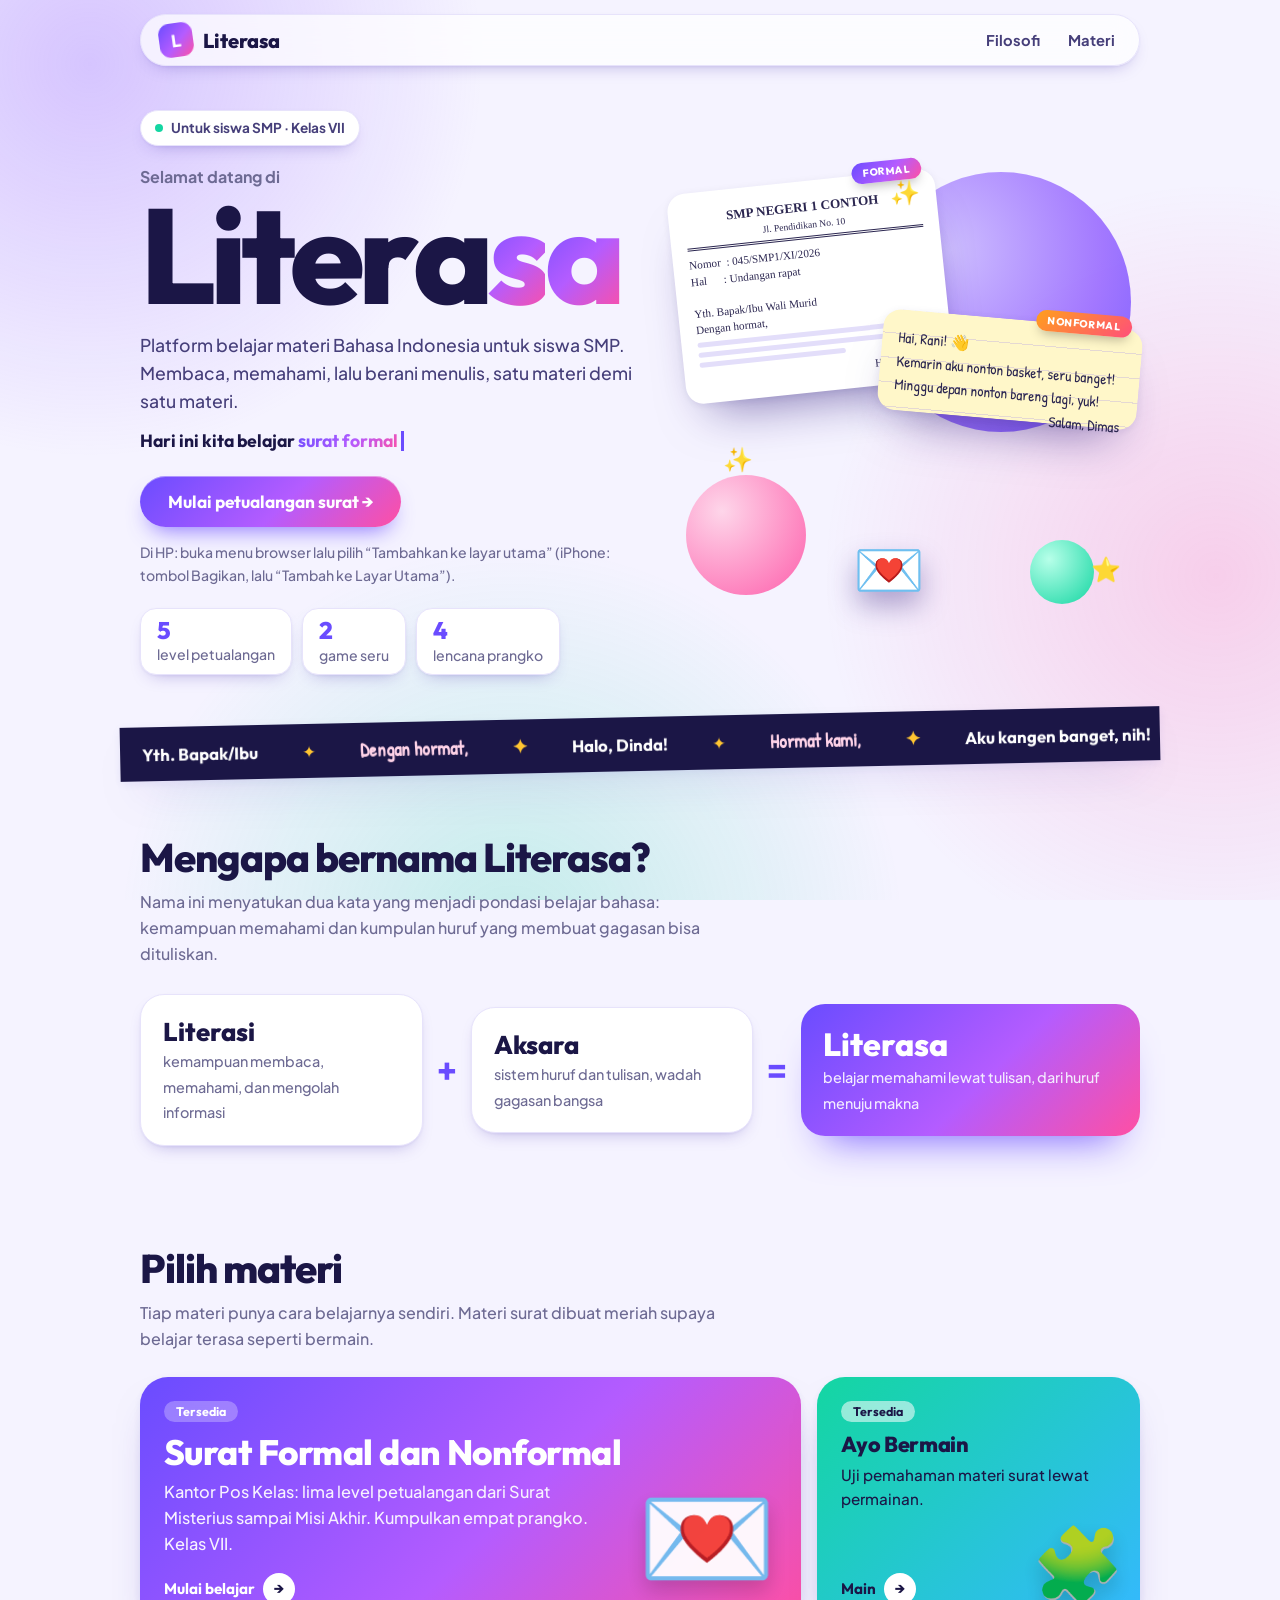
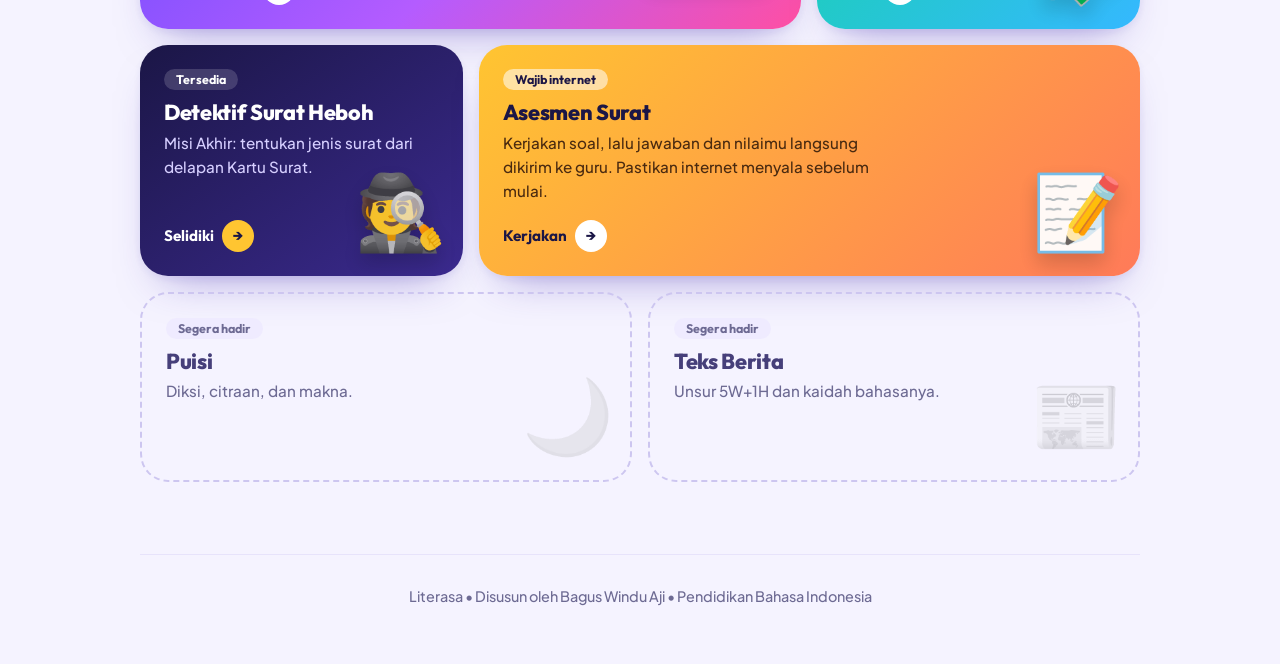
==== commit 511466d4: "Add files via upload" ====
--- a/index.html
+++ b/index.html
@@ -109,6 +109,11 @@
 .m.dark .tag{background:rgba(255,255,255,.16)}
 .m.dark .go i{background:var(--sun)}
 .m.dark p{color:#d6cfff}
+.m.sun{background:var(--g3);border:0;color:var(--ink)}
+.m.sun .tag{background:rgba(255,255,255,.55)}
+.m.sun p{color:#4a2a10}
+.m.wide{grid-column:span 4}
+.m.off{grid-column:span 3}
 .m.off{background:transparent;border:2px dashed #cdc6f0;box-shadow:none;color:var(--mut)}
 .m.off h3{color:var(--ink2)}.m.off .tag{background:var(--tint);color:var(--mut)}
 .m.off .deco{filter:grayscale(1);opacity:.35;animation:none}
@@ -118,7 +123,7 @@
 @media(max-width:820px){
   .hero{grid-template-columns:1fr;padding-top:28px}.stage{height:400px;max-width:460px;margin:0 auto;width:100%}
   .eq{grid-template-columns:1fr}.op{transform:rotate(90deg);animation:none}
-  .bento{grid-template-columns:1fr}.m,.m.big{grid-column:auto}
+  .bento{grid-template-columns:1fr}.m,.m.big,.m.wide,.m.off{grid-column:auto}
   nav .lk a{padding:8px 10px}
 }
 </style></head><body>
@@ -182,6 +187,7 @@
 <a class="m on big" href="surat.html" data-tilt><span class="tag">Tersedia</span><h3>Surat Formal dan Nonformal</h3><p>Kantor Pos Kelas: lima level petualangan dari Surat Misterius sampai Misi Akhir. Kumpulkan empat prangko. Kelas VII.</p><span class="go">Mulai belajar <i>→</i></span><span class="deco">💌</span></a>
 <a class="m on mint" href="ayo-bermain.html" data-tilt><span class="tag">Tersedia</span><h3>Ayo Bermain</h3><p>Uji pemahaman materi surat lewat permainan.</p><span class="go">Main <i>→</i></span><span class="deco">🧩</span></a>
 <a class="m on dark" href="detektif-surat.html" data-tilt><span class="tag">Tersedia</span><h3>Detektif Surat Heboh</h3><p>Misi Akhir: tentukan jenis surat dari delapan Kartu Surat.</p><span class="go">Selidiki <i>→</i></span><span class="deco">🕵️</span></a>
+<a class="m on sun wide" href="asesmen.html" data-tilt><span class="tag">Wajib internet</span><h3>Asesmen Surat</h3><p>Kerjakan soal, lalu jawaban dan nilaimu langsung dikirim ke guru. Pastikan internet menyala sebelum mulai.</p><span class="go">Kerjakan <i>→</i></span><span class="deco">📝</span></a>
 <div class="m off"><span class="tag">Segera hadir</span><h3>Puisi</h3><p>Diksi, citraan, dan makna.</p><span class="deco">🌙</span></div>
 <div class="m off"><span class="tag">Segera hadir</span><h3>Teks Berita</h3><p>Unsur 5W+1H dan kaidah bahasanya.</p><span class="deco">📰</span></div>
 </div>
